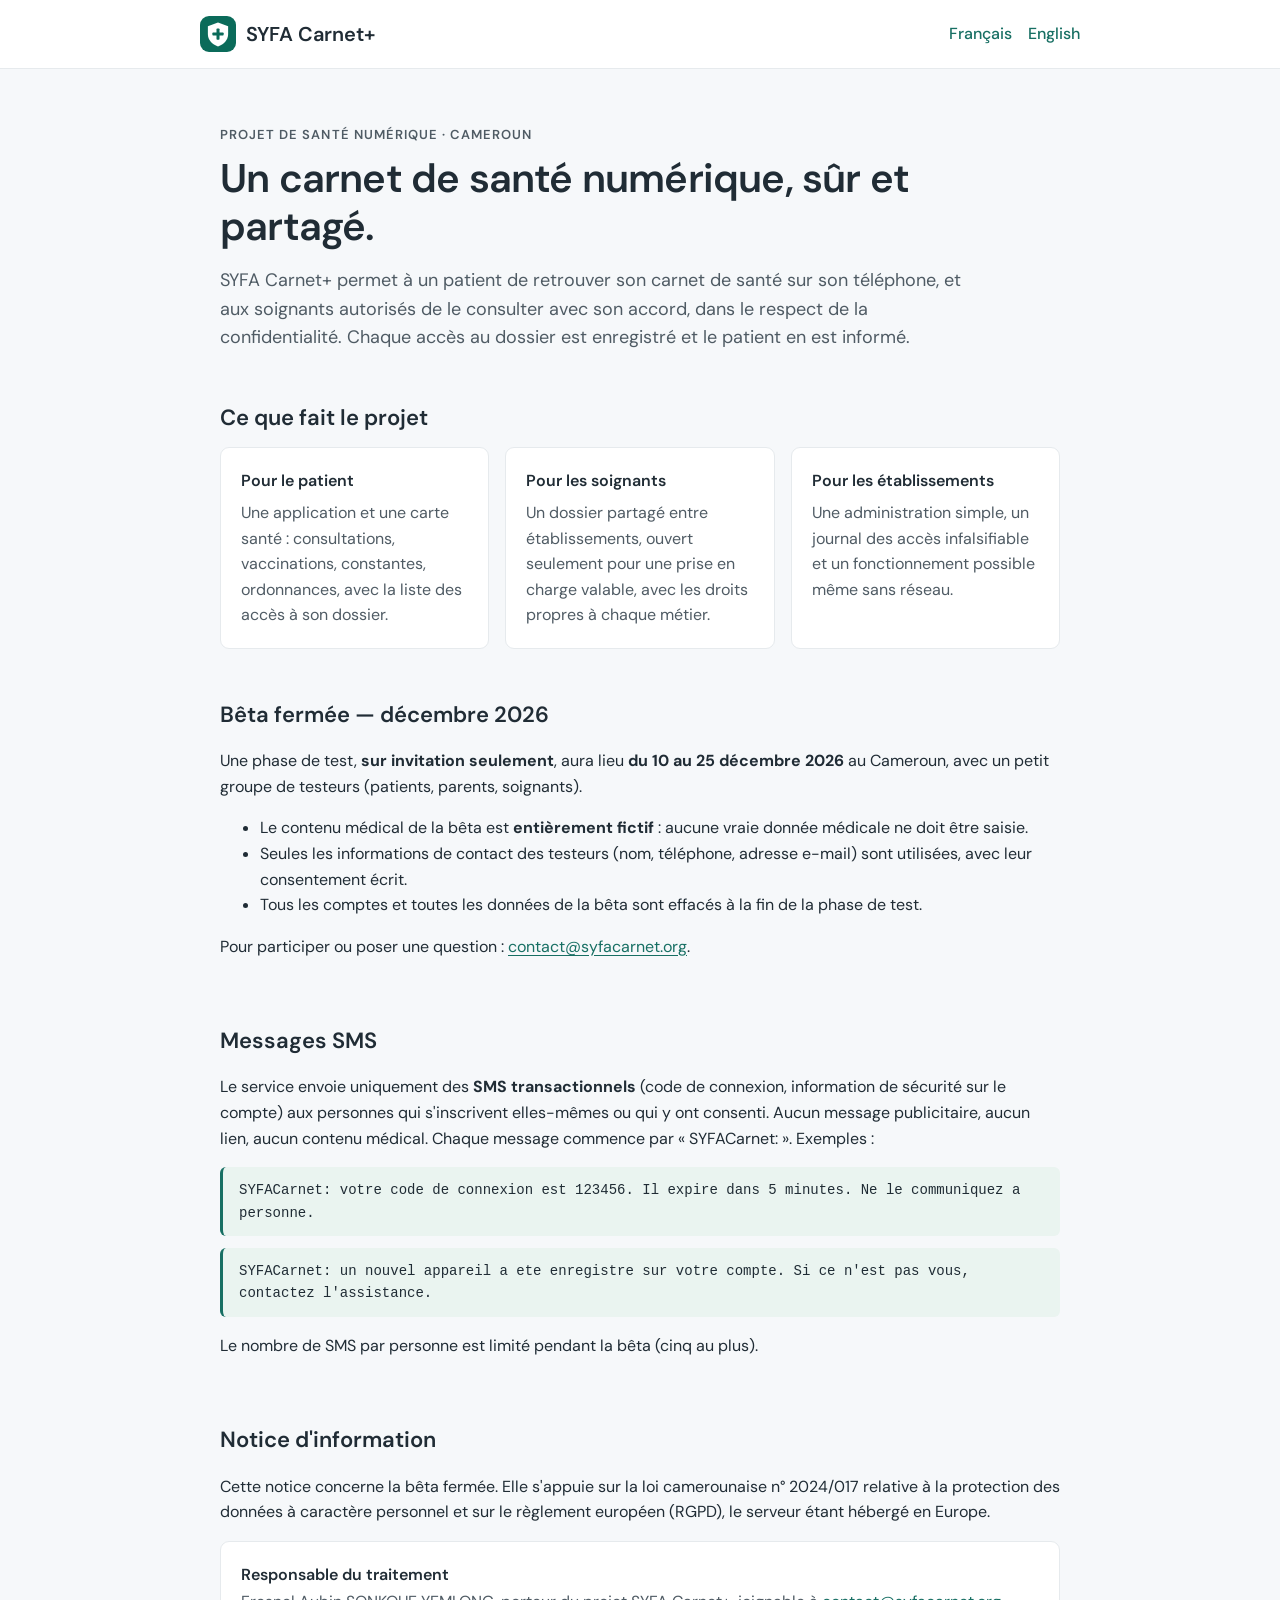
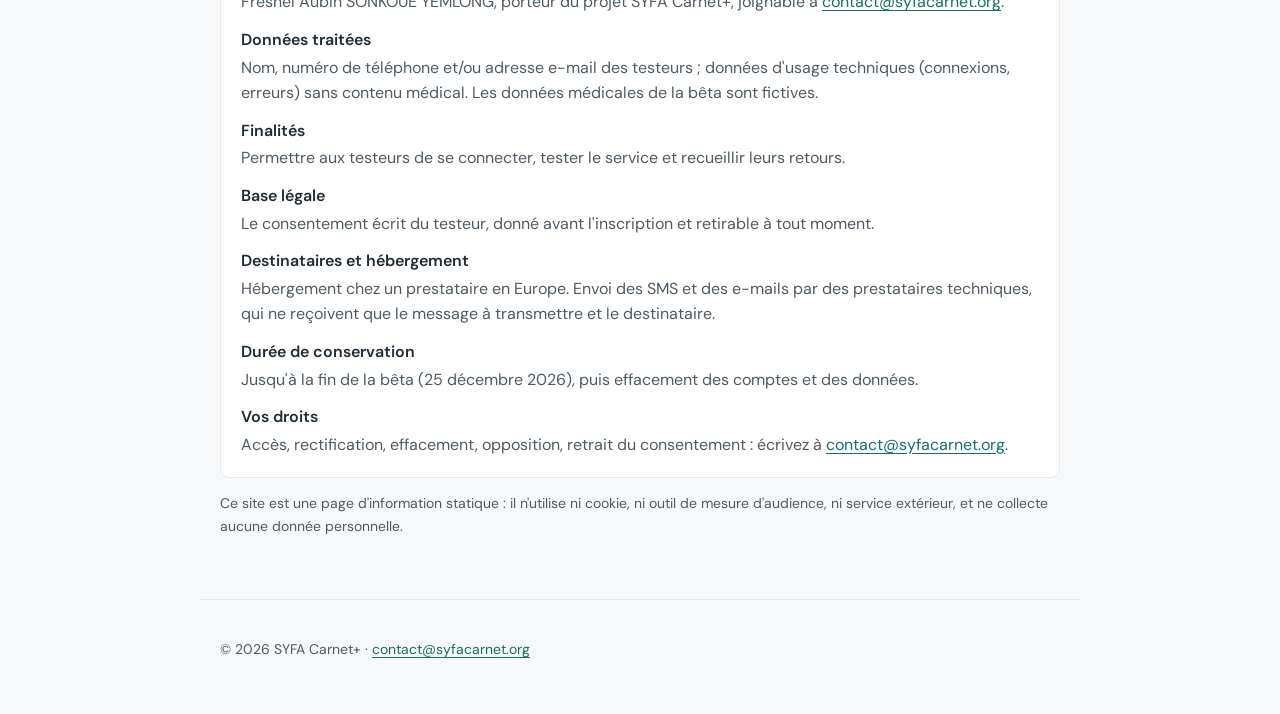
==== index.html @ f911e1a1 "Page de présentation de syfacarnet.org (bilingue, statique, sans donnée personnelle) Co-Authored-By:" ====
<!doctype html>
<html lang="fr">
<head>
<meta charset="utf-8">
<meta name="viewport" content="width=device-width, initial-scale=1">
<title>SYFA Carnet+ — carnet de santé numérique</title>
<meta name="description" content="SYFA Carnet+ : projet de carnet de santé numérique pour le Cameroun. Bêta fermée sur invitation du 10 au 25 décembre 2026. / Digital health record project for Cameroon. Closed beta by invitation, 10–25 December 2026.">
<meta name="robots" content="index,follow">
<link rel="icon" href="logo.svg" type="image/svg+xml">
<link rel="stylesheet" href="style.css">
</head>
<body>
<header class="top">
  <a class="brand" href="#"><img src="logo.svg" alt="" width="36" height="36"><span>SYFA Carnet+</span></a>
  <nav aria-label="Langue / Language"><a href="#fr" data-lang="fr">Français</a><a href="#en" data-lang="en">English</a></nav>
</header>

<main id="fr" lang="fr">
  <section class="hero">
    <p class="eyebrow">Projet de santé numérique · Cameroun</p>
    <h1>Un carnet de santé numérique, sûr et partagé.</h1>
    <p class="lead">SYFA Carnet+ permet à un patient de retrouver son carnet de santé sur son téléphone, et aux soignants autorisés de le consulter avec son accord, dans le respect de la confidentialité. Chaque accès au dossier est enregistré et le patient en est informé.</p>
  </section>

  <section>
    <h2>Ce que fait le projet</h2>
    <ul class="cards">
      <li><h3>Pour le patient</h3><p>Une application et une carte santé : consultations, vaccinations, constantes, ordonnances, avec la liste des accès à son dossier.</p></li>
      <li><h3>Pour les soignants</h3><p>Un dossier partagé entre établissements, ouvert seulement pour une prise en charge valable, avec les droits propres à chaque métier.</p></li>
      <li><h3>Pour les établissements</h3><p>Une administration simple, un journal des accès infalsifiable et un fonctionnement possible même sans réseau.</p></li>
    </ul>
  </section>

  <section id="beta">
    <h2>Bêta fermée — décembre 2026</h2>
    <p>Une phase de test, <strong>sur invitation seulement</strong>, aura lieu <strong>du 10 au 25 décembre 2026</strong> au Cameroun, avec un petit groupe de testeurs (patients, parents, soignants).</p>
    <ul>
      <li>Le contenu médical de la bêta est <strong>entièrement fictif</strong> : aucune vraie donnée médicale ne doit être saisie.</li>
      <li>Seules les informations de contact des testeurs (nom, téléphone, adresse e-mail) sont utilisées, avec leur consentement écrit.</li>
      <li>Tous les comptes et toutes les données de la bêta sont effacés à la fin de la phase de test.</li>
    </ul>
    <p>Pour participer ou poser une question : <a href="mailto:contact@syfacarnet.org">contact@syfacarnet.org</a>.</p>
  </section>

  <section id="sms">
    <h2>Messages SMS</h2>
    <p>Le service envoie uniquement des <strong>SMS transactionnels</strong> (code de connexion, information de sécurité sur le compte) aux personnes qui s'inscrivent elles-mêmes ou qui y ont consenti. Aucun message publicitaire, aucun lien, aucun contenu médical. Chaque message commence par « SYFACarnet: ». Exemples :</p>
    <blockquote>SYFACarnet: votre code de connexion est 123456. Il expire dans 5 minutes. Ne le communiquez a personne.</blockquote>
    <blockquote>SYFACarnet: un nouvel appareil a ete enregistre sur votre compte. Si ce n'est pas vous, contactez l'assistance.</blockquote>
    <p>Le nombre de SMS par personne est limité pendant la bêta (cinq au plus).</p>
  </section>

  <section id="notice">
    <h2>Notice d'information</h2>
    <p>Cette notice concerne la bêta fermée. Elle s'appuie sur la loi camerounaise n° 2024/017 relative à la protection des données à caractère personnel et sur le règlement européen (RGPD), le serveur étant hébergé en Europe.</p>
    <dl>
      <dt>Responsable du traitement</dt><dd>Fresnel Aubin SONKOUE YEMLONG, porteur du projet SYFA Carnet+, joignable à <a href="mailto:contact@syfacarnet.org">contact@syfacarnet.org</a>.</dd>
      <dt>Données traitées</dt><dd>Nom, numéro de téléphone et/ou adresse e-mail des testeurs ; données d'usage techniques (connexions, erreurs) sans contenu médical. Les données médicales de la bêta sont fictives.</dd>
      <dt>Finalités</dt><dd>Permettre aux testeurs de se connecter, tester le service et recueillir leurs retours.</dd>
      <dt>Base légale</dt><dd>Le consentement écrit du testeur, donné avant l'inscription et retirable à tout moment.</dd>
      <dt>Destinataires et hébergement</dt><dd>Hébergement chez un prestataire en Europe. Envoi des SMS et des e-mails par des prestataires techniques, qui ne reçoivent que le message à transmettre et le destinataire.</dd>
      <dt>Durée de conservation</dt><dd>Jusqu'à la fin de la bêta (25 décembre 2026), puis effacement des comptes et des données.</dd>
      <dt>Vos droits</dt><dd>Accès, rectification, effacement, opposition, retrait du consentement : écrivez à <a href="mailto:contact@syfacarnet.org">contact@syfacarnet.org</a>.</dd>
    </dl>
    <p class="small">Ce site est une page d'information statique : il n'utilise ni cookie, ni outil de mesure d'audience, ni service extérieur, et ne collecte aucune donnée personnelle.</p>
  </section>
</main>

<main id="en" lang="en">
  <section class="hero">
    <p class="eyebrow">Digital health project · Cameroon</p>
    <h1>A digital health record that is safe and shared.</h1>
    <p class="lead">SYFA Carnet+ lets patients keep their health record on their phone, and lets authorised caregivers consult it with the patient's agreement, with confidentiality respected. Every access to a record is logged and the patient is informed.</p>
  </section>

  <section>
    <h2>What the project does</h2>
    <ul class="cards">
      <li><h3>For patients</h3><p>An app and a health card: consultations, vaccinations, vital signs and prescriptions, with the list of accesses to the record.</p></li>
      <li><h3>For caregivers</h3><p>A record shared between facilities, opened only for a valid episode of care, with the rights specific to each profession.</p></li>
      <li><h3>For facilities</h3><p>Simple administration, a tamper-evident access log, and operation that keeps working without a network.</p></li>
    </ul>
  </section>

  <section id="beta-en">
    <h2>Closed beta — December 2026</h2>
    <p>A test phase, <strong>by invitation only</strong>, will take place <strong>from 10 to 25 December 2026</strong> in Cameroon, with a small group of testers (patients, parents, caregivers).</p>
    <ul>
      <li>The medical content of the beta is <strong>entirely fictional</strong>: no real medical data must be entered.</li>
      <li>Only testers' contact details (name, phone, e-mail address) are used, with their written consent.</li>
      <li>All beta accounts and data are erased at the end of the test phase.</li>
    </ul>
    <p>To take part or ask a question: <a href="mailto:contact@syfacarnet.org">contact@syfacarnet.org</a>.</p>
  </section>

  <section id="sms-en">
    <h2>SMS messages</h2>
    <p>The service sends only <strong>transactional SMS</strong> (sign-in code, account security information) to people who register themselves or have consented. No advertising, no links, no medical content. Every message starts with "SYFACarnet: ". Examples (French):</p>
    <blockquote>SYFACarnet: votre code de connexion est 123456. Il expire dans 5 minutes. Ne le communiquez a personne.</blockquote>
    <blockquote>SYFACarnet: un nouvel appareil a ete enregistre sur votre compte. Si ce n'est pas vous, contactez l'assistance.</blockquote>
    <p>The number of SMS per person is limited during the beta (five at most).</p>
  </section>

  <section id="notice-en">
    <h2>Information notice</h2>
    <p>This notice covers the closed beta. It relies on Cameroon's law no. 2024/017 on personal data protection and on the European regulation (GDPR), the server being hosted in Europe.</p>
    <dl>
      <dt>Data controller</dt><dd>Fresnel Aubin SONKOUE YEMLONG, SYFA Carnet+ project lead, reachable at <a href="mailto:contact@syfacarnet.org">contact@syfacarnet.org</a>.</dd>
      <dt>Data processed</dt><dd>Testers' name, phone number and/or e-mail address; technical usage data (sign-ins, errors) with no medical content. The beta's medical data is fictional.</dd>
      <dt>Purposes</dt><dd>Let testers sign in, test the service and collect their feedback.</dd>
      <dt>Legal basis</dt><dd>The tester's written consent, given before registration and withdrawable at any time.</dd>
      <dt>Recipients and hosting</dt><dd>Hosting with a provider in Europe. SMS and e-mails are sent by technical providers, which receive only the message to deliver and its recipient.</dd>
      <dt>Retention</dt><dd>Until the end of the beta (25 December 2026), then accounts and data are erased.</dd>
      <dt>Your rights</dt><dd>Access, rectification, erasure, objection, withdrawal of consent: write to <a href="mailto:contact@syfacarnet.org">contact@syfacarnet.org</a>.</dd>
    </dl>
    <p class="small">This site is a static information page: it uses no cookie, no analytics and no external service, and collects no personal data.</p>
  </section>
</main>

<footer>
  <p>© 2026 SYFA Carnet+ · <a href="mailto:contact@syfacarnet.org">contact@syfacarnet.org</a></p>
</footer>
<script>
  // Français par défaut ; « #en » ou le bouton English affiche l'anglais. Sans JavaScript, les deux langues sont affichées l'une sous l'autre.
  (function () {
    function show(l) { document.documentElement.lang = l; document.getElementById('fr').hidden = l !== 'fr'; document.getElementById('en').hidden = l !== 'en'; }
    function pick() { show(/^#en/.test(location.hash) ? 'en' : 'fr'); }
    window.addEventListener('hashchange', pick); pick();
    var links = document.querySelectorAll('[data-lang]');
    for (var i = 0; i < links.length; i++) links[i].addEventListener('click', function (e) { e.preventDefault(); history.replaceState(null, '', '#' + this.getAttribute('data-lang')); show(this.getAttribute('data-lang')); });
  })();
</script>
</body>
</html>
---- style.css ----
@font-face { font-family: 'DM Sans'; font-weight: 100 900; font-display: swap; src: url('dmsans-latin.woff2') format('woff2'); }
:root { --page: #F6F8FA; --line: #E6EAED; --ink: #202C35; --muted: #4F5B64; --green: #176F63; --tint: #EAF4F0; }
* { box-sizing: border-box; }
body { margin: 0; background: var(--page); color: var(--ink); font: 400 16px/1.6 'DM Sans', system-ui, -apple-system, 'Segoe UI', Roboto, sans-serif; }
a { color: var(--green); text-underline-offset: 3px; }
a:focus-visible { outline: 3px solid color-mix(in srgb, var(--green) 40%, white); outline-offset: 3px; border-radius: 4px; }
.top { display: flex; justify-content: space-between; align-items: center; gap: 16px; padding: 16px max(20px, calc((100% - 880px) / 2)); background: #fff; border-bottom: 1px solid var(--line); }
.brand { display: inline-flex; align-items: center; gap: 10px; font-weight: 600; font-size: 20px; color: var(--ink); text-decoration: none; }
nav a { margin-left: 16px; text-decoration: none; font-weight: 500; }
main, footer { max-width: 880px; margin: 0 auto; padding: 0 20px; }
main[hidden] { display: none; }
.hero { padding: 56px 0 24px; }
.eyebrow { margin: 0 0 8px; font-size: 13px; font-weight: 600; letter-spacing: .08em; text-transform: uppercase; color: var(--muted); }
h1 { margin: 0 0 16px; font-size: clamp(28px, 5vw, 40px); line-height: 1.2; font-weight: 600; letter-spacing: -.02em; }
.lead { font-size: 18px; color: var(--muted); margin: 0; max-width: 62ch; }
section { padding: 24px 0; }
h2 { margin: 0 0 12px; font-size: 22px; font-weight: 600; }
h3 { margin: 0 0 6px; font-size: 16px; font-weight: 600; }
ul.cards { list-style: none; margin: 0; padding: 0; display: grid; grid-template-columns: repeat(auto-fit, minmax(240px, 1fr)); gap: 16px; }
ul.cards li { background: #fff; border: 1px solid var(--line); border-radius: 9px; padding: 20px; }
ul.cards p { margin: 0; color: var(--muted); }
blockquote { margin: 12px 0; padding: 12px 16px; background: var(--tint); border-left: 3px solid var(--green); border-radius: 6px; font-family: ui-monospace, Menlo, Consolas, monospace; font-size: 14px; }
dl { margin: 0; background: #fff; border: 1px solid var(--line); border-radius: 9px; padding: 8px 20px; }
dt { font-weight: 600; margin-top: 12px; }
dd { margin: 2px 0 12px; color: var(--muted); }
.small { font-size: 14px; color: var(--muted); }
footer { padding-top: 24px; padding-bottom: 40px; color: var(--muted); font-size: 14px; border-top: 1px solid var(--line); margin-top: 24px; }
@media (max-width: 520px) { .top { flex-direction: column; align-items: flex-start; } nav a:first-child { margin-left: 0; } }
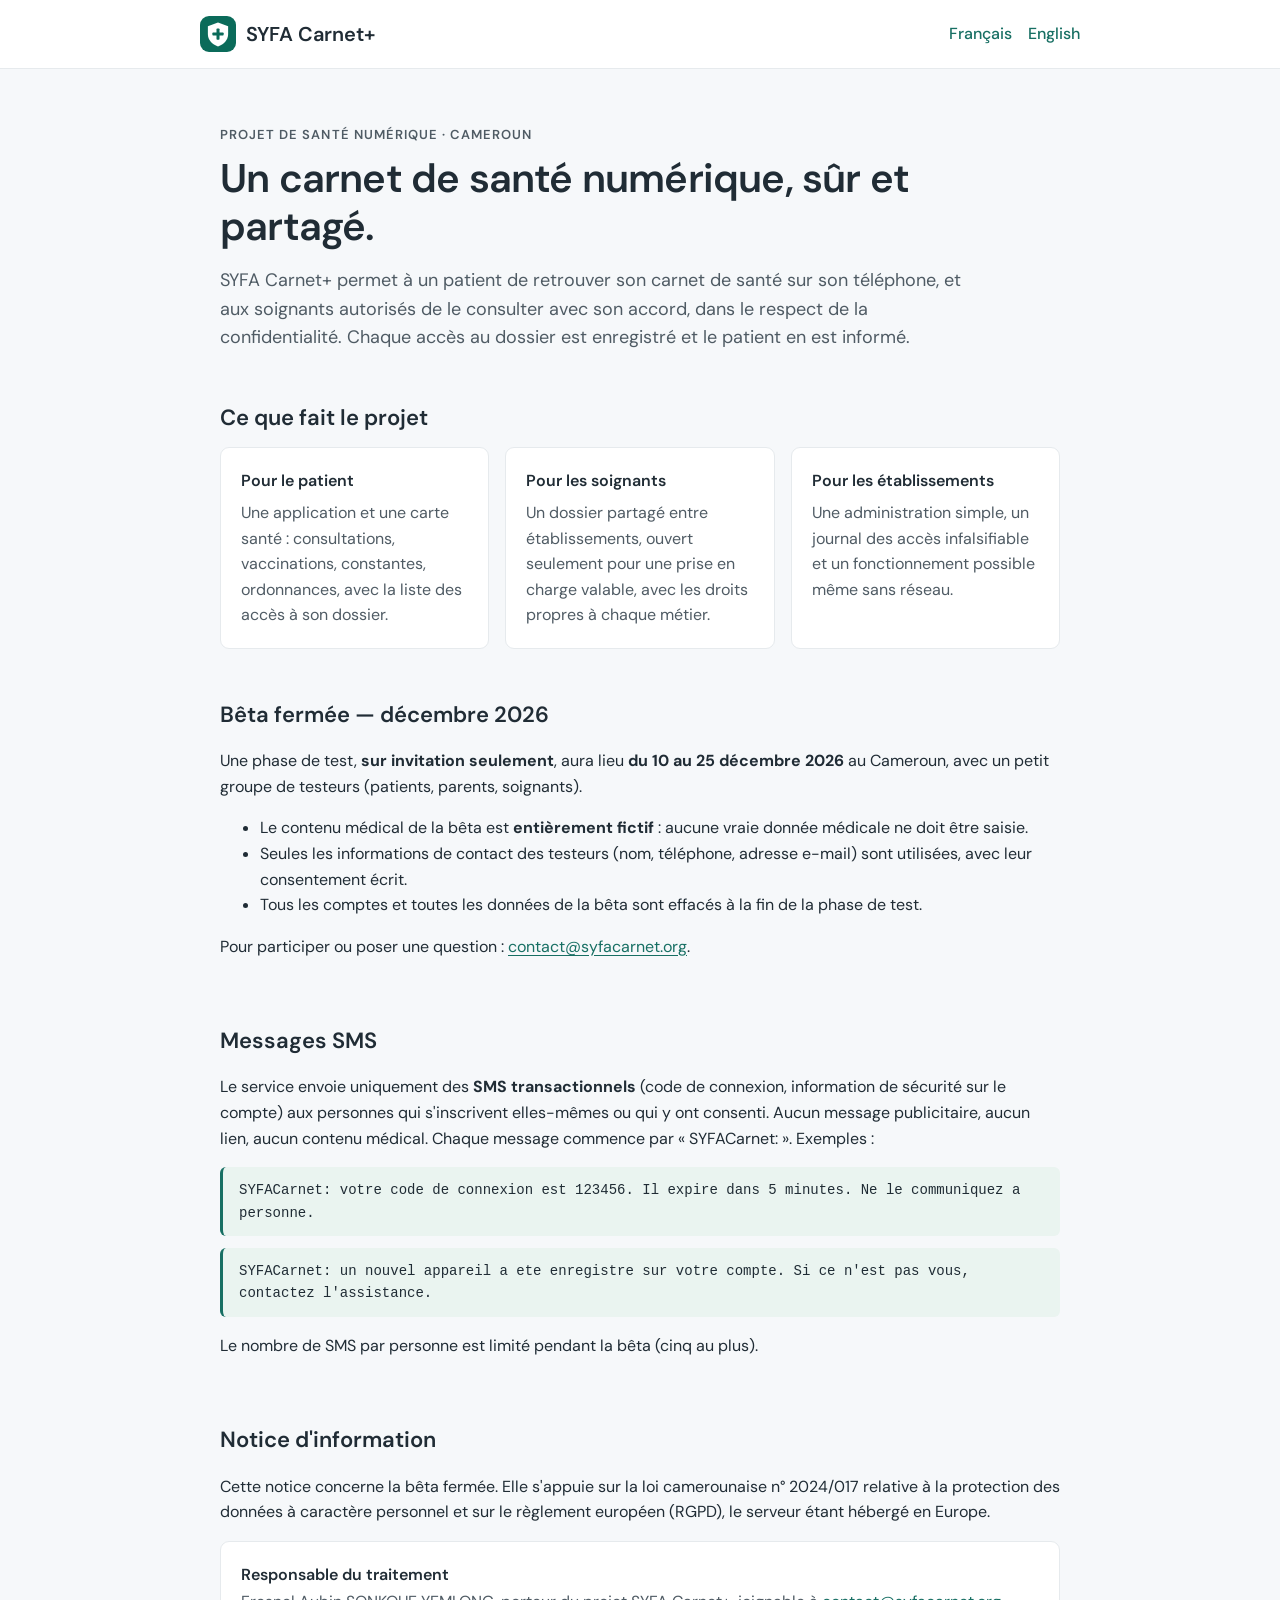
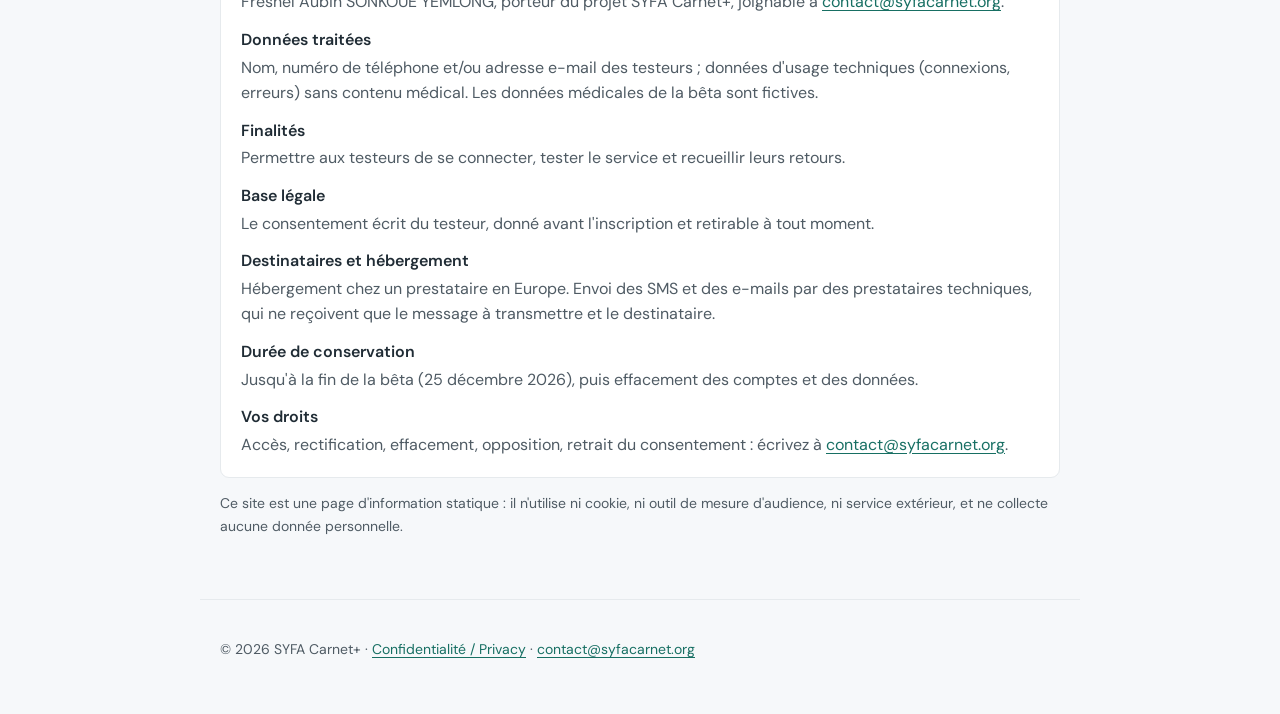
==== commit a342b3f4: "Page de politique de confidentialité des applications (FR/EN), lien dans le pied de page Co-Authored" ====
--- a/index.html
+++ b/index.html
@@ -118,7 +118,7 @@
 </main>
 
 <footer>
-  <p>© 2026 SYFA Carnet+ · <a href="mailto:contact@syfacarnet.org">contact@syfacarnet.org</a></p>
+  <p>© 2026 SYFA Carnet+ · <a href="confidentialite.html">Confidentialité / Privacy</a> · <a href="mailto:contact@syfacarnet.org">contact@syfacarnet.org</a></p>
 </footer>
 <script>
   // Français par défaut ; « #en » ou le bouton English affiche l'anglais. Sans JavaScript, les deux langues sont affichées l'une sous l'autre.
